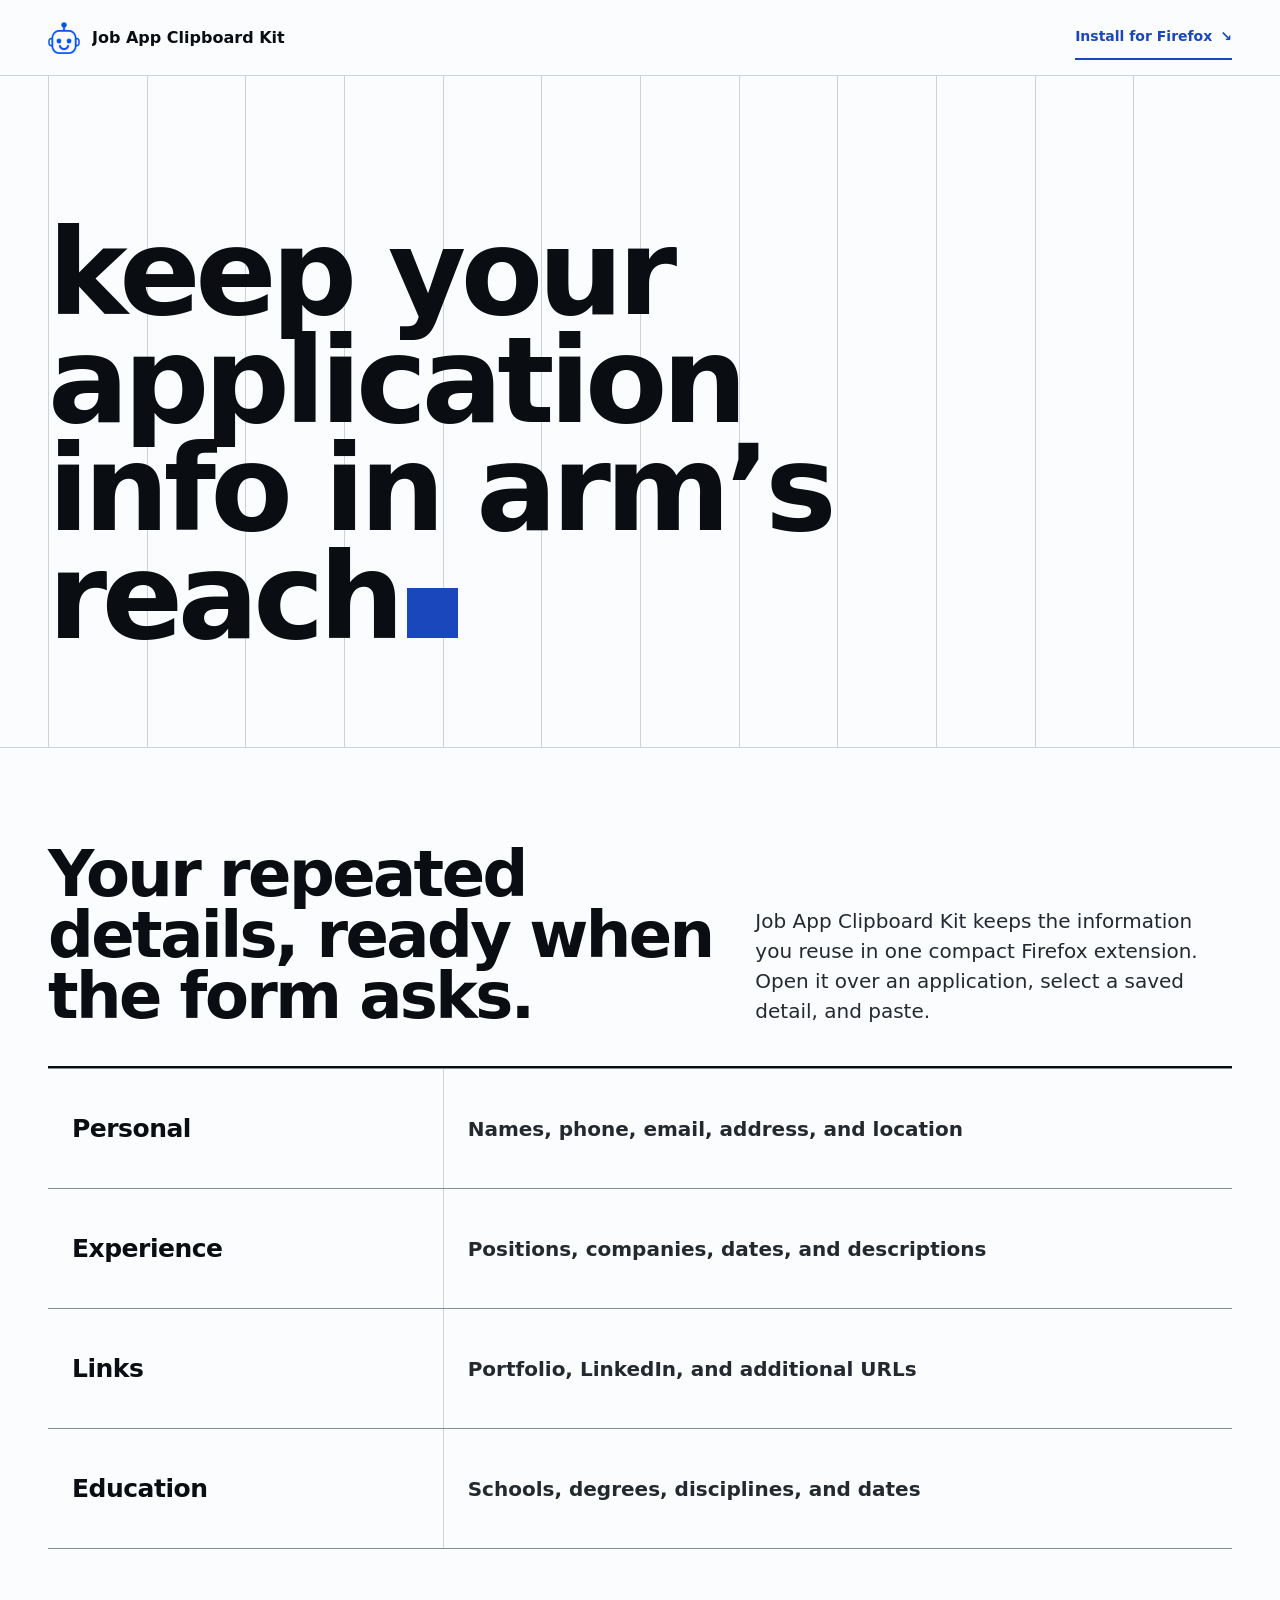
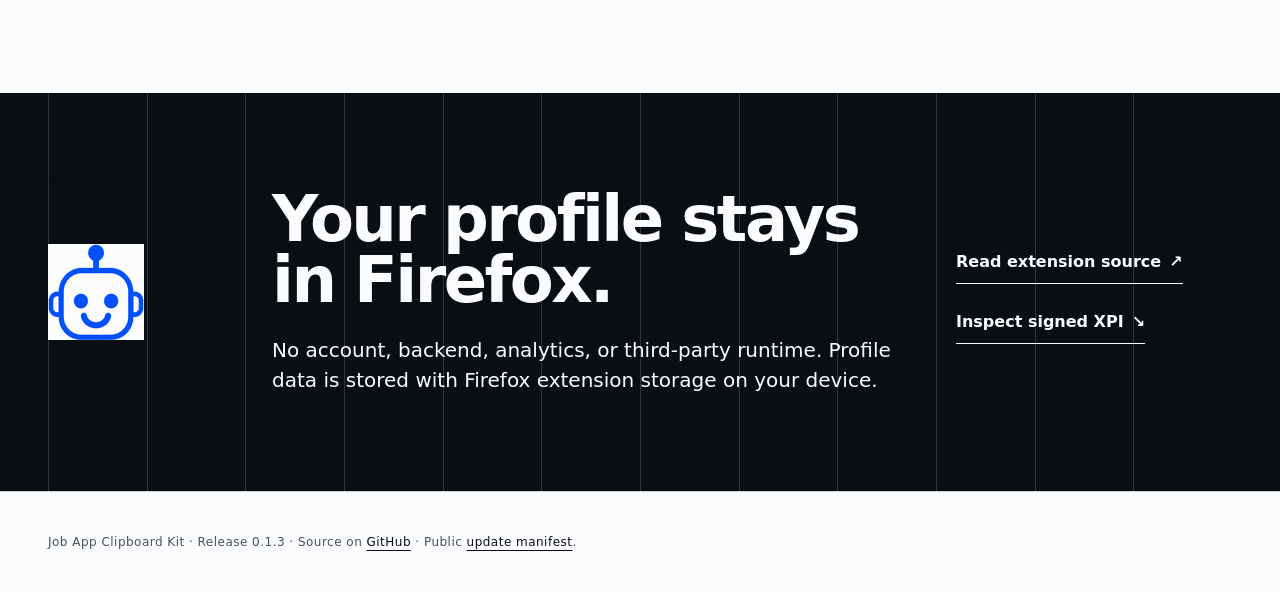
==== website/index.html @ a156c90b "Publish signed version 0.1.3" ====
<!doctype html>
<html lang="en">
  <head>
    <meta charset="utf-8">
    <meta name="viewport" content="width=device-width, initial-scale=1, viewport-fit=cover">
    <meta name="description" content="Job App Clipboard Kit keeps frequently used job application details one click away in Firefox.">
    <title>Job App Clipboard Kit</title>
    <link rel="icon" href="assets/robot.png" type="image/png">
    <link rel="stylesheet" href="styles.css">
  </head>
  <body>
    <header class="nav-edge">
      <a class="wordmark" href="#top" aria-label="Job App Clipboard Kit home">
        <img src="assets/robot.png" width="32" height="32" alt="">
        <span>Job App Clipboard Kit</span>
      </a>
      <a class="nav-install" href="releases/job-app-clipboard-kit-0.1.3.xpi">Install for Firefox <span aria-hidden="true">↘</span></a>
    </header>

    <main id="top">
      <section class="opening" aria-labelledby="page-title">
        <div class="rails" aria-hidden="true"></div>
        <h1 id="page-title">keep your application info in arm’s reach<span class="period" aria-hidden="true"></span></h1>
      </section>

      <section class="product-index" aria-labelledby="product-index-title">
        <header class="index-heading">
          <h2 id="product-index-title">Your repeated details, ready when the form asks.</h2>
          <p>Job App Clipboard Kit keeps the information you reuse in one compact Firefox extension. Open it over an application, select a saved detail, and paste.</p>
        </header>

        <dl class="field-list">
          <div class="field-row">
            <dt>Personal</dt>
            <dd>Names, phone, email, address, and location</dd>
          </div>
          <div class="field-row">
            <dt>Experience</dt>
            <dd>Positions, companies, dates, and descriptions</dd>
          </div>
          <div class="field-row">
            <dt>Links</dt>
            <dd>Portfolio, LinkedIn, and additional URLs</dd>
          </div>
          <div class="field-row">
            <dt>Education</dt>
            <dd>Schools, degrees, disciplines, and dates</dd>
          </div>
        </dl>

      </section>

      <section class="trust-plate" id="privacy" aria-labelledby="privacy-title">
        <div class="plate-rails" aria-hidden="true"></div>
        <img src="assets/robot.png" width="96" height="96" alt="Samson, the Job App Clipboard Kit robot">
        <div>
          <h2 id="privacy-title">Your profile stays in Firefox.</h2>
          <p>No account, backend, analytics, or third-party runtime. Profile data is stored with Firefox extension storage on your device.</p>
        </div>
        <div class="trust-links">
          <a href="https://github.com/chuongCode/Job-App-Clipboard-Kit/tree/main/extension">Read extension source <span aria-hidden="true">↗</span></a>
          <a href="releases/job-app-clipboard-kit-0.1.3.xpi">Inspect signed XPI <span aria-hidden="true">↘</span></a>
        </div>
      </section>
    </main>

    <footer class="foot-dense">
      <p>Job App Clipboard Kit · Release 0.1.3 · Source on <a href="https://github.com/chuongCode/Job-App-Clipboard-Kit">GitHub</a> · Public <a href="updates.json">update manifest</a>.</p>
    </footer>
  </body>
</html>
---- website/styles.css ----
/* Hallmark · genre: editorial · macrostructure: Marquee Hero · theme: Grid · tone: utilitarian · anchor hue: ultramarine · enrichment: field index · nav: N9 · footer: Ft4 */
/* Hallmark · pre-emit critique: P5 H5 E4 S5 R5 V5 · gates 34, 40–58: pass */
@import url("tokens.css");

*, *::before, *::after { box-sizing: border-box; }
html, body { overflow-x: clip; }
html { scroll-behavior: smooth; }
body {
  margin: 0;
  color: var(--color-ink);
  background: var(--color-paper);
  font-family: var(--font-body);
  font-size: var(--text-base);
  line-height: 1.5;
}
::selection { color: var(--color-ink); background: var(--color-selection); }
img { display: block; max-width: 100%; }
a {
  color: inherit;
  font: inherit;
  text-decoration-thickness: var(--rule-hairline);
  text-underline-offset: var(--space-2xs);
  -webkit-tap-highlight-color: transparent;
}
a[aria-disabled="true"] { cursor: not-allowed; opacity: 0.5; pointer-events: none; }
a[aria-busy="true"] { cursor: progress; }
:focus-visible { outline: var(--rule-heavy) solid var(--color-focus); outline-offset: var(--space-2xs); }
h1, h2, p, dl, dd { margin: 0; }
h1, h2 {
  min-width: 0;
  overflow-wrap: anywhere;
  font-family: var(--font-display);
}

.nav-edge, .opening, .product-index, .foot-dense {
  width: min(100%, var(--page-max));
  margin-inline: auto;
  padding-inline: var(--page-gutter);
}
.nav-edge {
  display: flex;
  min-height: 4.75rem;
  align-items: center;
  justify-content: space-between;
  gap: var(--space-md);
  border-block-end: var(--rule-hairline) solid var(--color-rule);
}
.wordmark, .nav-install, .trust-links a {
  min-height: var(--touch-target);
  display: inline-flex;
  align-items: center;
  white-space: nowrap;
  text-decoration: none;
}
.wordmark { min-width: 0; gap: var(--space-sm); font-weight: 700; }
.wordmark img { flex: 0 0 auto; }
.wordmark span { overflow: hidden; text-overflow: ellipsis; }
.nav-install {
  gap: var(--space-xs);
  border-block-end: var(--rule-heavy) solid var(--color-accent);
  color: var(--color-accent);
  font-size: var(--text-sm);
  font-weight: 700;
}
main { border-block-end: var(--rule-hairline) solid var(--color-rule); }

.opening {
  position: relative;
  display: grid;
  min-height: 38rem;
  grid-template-columns: repeat(12, minmax(0, 1fr));
  align-items: end;
  padding-block: var(--space-2xl) var(--space-3xl);
  border-block-end: var(--rule-hairline) solid var(--color-rule);
}
.rails, .plate-rails {
  position: absolute;
  inset: 0 var(--page-gutter);
  pointer-events: none;
  background-image: repeating-linear-gradient(
    to right,
    var(--color-rule) 0,
    var(--color-rule) var(--rule-hairline),
    transparent var(--rule-hairline),
    transparent calc(100% / 12)
  );
}
.opening h1 {
  position: relative;
  z-index: 1;
  grid-column: 1 / 11;
  max-width: 11ch;
  font-size: var(--text-display);
  font-weight: 800;
  letter-spacing: -0.045em;
  line-height: 0.9;
  text-transform: lowercase;
}
.period {
  display: inline-block;
  width: 0.42em;
  height: 0.42em;
  margin-inline-start: var(--space-xs);
  background: var(--color-accent);
}

.product-index { padding-block: var(--space-3xl) var(--space-4xl); }
.index-heading {
  display: grid;
  grid-template-columns: minmax(0, 7fr) minmax(0, 5fr);
  gap: var(--space-xl);
  align-items: end;
  padding-block-end: var(--space-xl);
  border-block-end: var(--rule-heavy) solid var(--color-ink);
}
.index-heading h2 {
  max-width: 16ch;
  font-size: clamp(2.4rem, 5vw, 4.75rem);
  font-weight: 800;
  letter-spacing: -0.04em;
  line-height: 0.95;
}
.index-heading p { max-width: 48ch; color: var(--color-ink-2); font-size: var(--text-md); }
.field-list { border-block-end: var(--rule-hairline) solid var(--color-rule-strong); }
.field-row {
  display: grid;
  grid-template-columns: minmax(0, 4fr) minmax(0, 8fr);
  min-height: 7.5rem;
  border-block-start: var(--rule-hairline) solid var(--color-rule-strong);
}
.field-row > * {
  min-width: 0;
  display: flex;
  align-items: center;
  padding: var(--space-lg);
  overflow-wrap: anywhere;
}
.field-row > * + * { border-inline-start: var(--rule-hairline) solid var(--color-rule); }
.field-row dt { font-size: var(--text-lg); font-weight: 800; letter-spacing: -0.02em; }
.field-row dd { color: var(--color-ink-2); font-size: var(--text-md); font-weight: 600; }
.trust-links a { gap: var(--space-xs); font-weight: 700; }

.trust-plate {
  position: relative;
  display: grid;
  grid-template-columns: minmax(0, 2fr) minmax(0, 7fr) minmax(0, 3fr);
  gap: var(--space-xl);
  align-items: center;
  padding: var(--space-3xl) max(var(--page-gutter), calc((100% - var(--page-max)) / 2 + var(--page-gutter)));
  overflow: clip;
  color: var(--color-paper);
  background: var(--color-ink);
}
.plate-rails {
  inset-inline: max(var(--page-gutter), calc((100% - var(--page-max)) / 2 + var(--page-gutter)));
  background-image: repeating-linear-gradient(
    to right,
    color-mix(in oklab, var(--color-paper) 16%, transparent) 0,
    color-mix(in oklab, var(--color-paper) 16%, transparent) var(--rule-hairline),
    transparent var(--rule-hairline),
    transparent calc(100% / 12)
  );
}
.trust-plate > *:not(.plate-rails) { position: relative; z-index: 1; }
.trust-plate img { width: 6rem; height: 6rem; background: var(--color-paper); }
.trust-plate h2 {
  max-width: 14ch;
  font-size: clamp(2.4rem, 5vw, 4.75rem);
  font-weight: 800;
  letter-spacing: -0.04em;
  line-height: 0.95;
}
.trust-plate p { max-width: 56ch; margin-block-start: var(--space-lg); font-size: var(--text-md); }
.trust-links { display: flex; align-items: flex-start; flex-direction: column; gap: var(--space-md); }
.trust-links a { border-block-end: var(--rule-hairline) solid currentColor; }

.foot-dense {
  padding-block: var(--space-xl);
  color: var(--color-muted);
  font-size: var(--text-xs);
  font-weight: 500;
  letter-spacing: 0.04em;
  line-height: 1.7;
}
.foot-dense p { max-width: none; }
.foot-dense a { color: var(--color-ink); white-space: nowrap; }

@media (hover: hover) and (pointer: fine) {
  .nav-install:hover, .trust-links a:hover, .foot-dense a:hover { color: var(--color-accent); }
}
.wordmark:active, .nav-install:active, .trust-links a:active, .foot-dense a:active {
  transform: translateY(var(--space-3xs));
}

@media (min-width: 40rem) {
  .opening { min-height: 42rem; }
  .foot-dense p { white-space: nowrap; }
}
@media (max-width: 59.99rem) {
  .trust-plate { grid-template-columns: minmax(0, 1fr); }
  .trust-plate img { width: 4.5rem; height: 4.5rem; }
}
@media (max-width: 39.99rem) {
  .nav-edge { min-height: 4.25rem; }
  .wordmark span { display: none; }
  .opening { min-height: auto; padding-block: var(--space-xl) var(--space-2xl); }
  .opening h1 { grid-column: 1 / -1; font-size: clamp(3rem, 16vw, 4.6rem); }
  .product-index { padding-block: var(--space-2xl) var(--space-3xl); }
  .index-heading { grid-template-columns: minmax(0, 1fr); }
  .index-heading h2, .trust-plate h2 { font-size: var(--text-2xl); }
  .index-heading p, .trust-plate p { font-size: var(--text-base); }
  .field-row { grid-template-columns: minmax(0, 1fr); padding-block: var(--space-md); }
  .field-row > * { padding: var(--space-sm) var(--space-md); }
  .field-row > * + * { border-inline-start: 0; }
  .field-row dd { font-size: var(--text-base); }
  .trust-plate { padding-block: var(--space-2xl); }
}
@media (prefers-reduced-motion: reduce) {
  html { scroll-behavior: auto; }
  *, *::before, *::after { animation: none !important; transition-duration: var(--dur-micro) !important; }
}
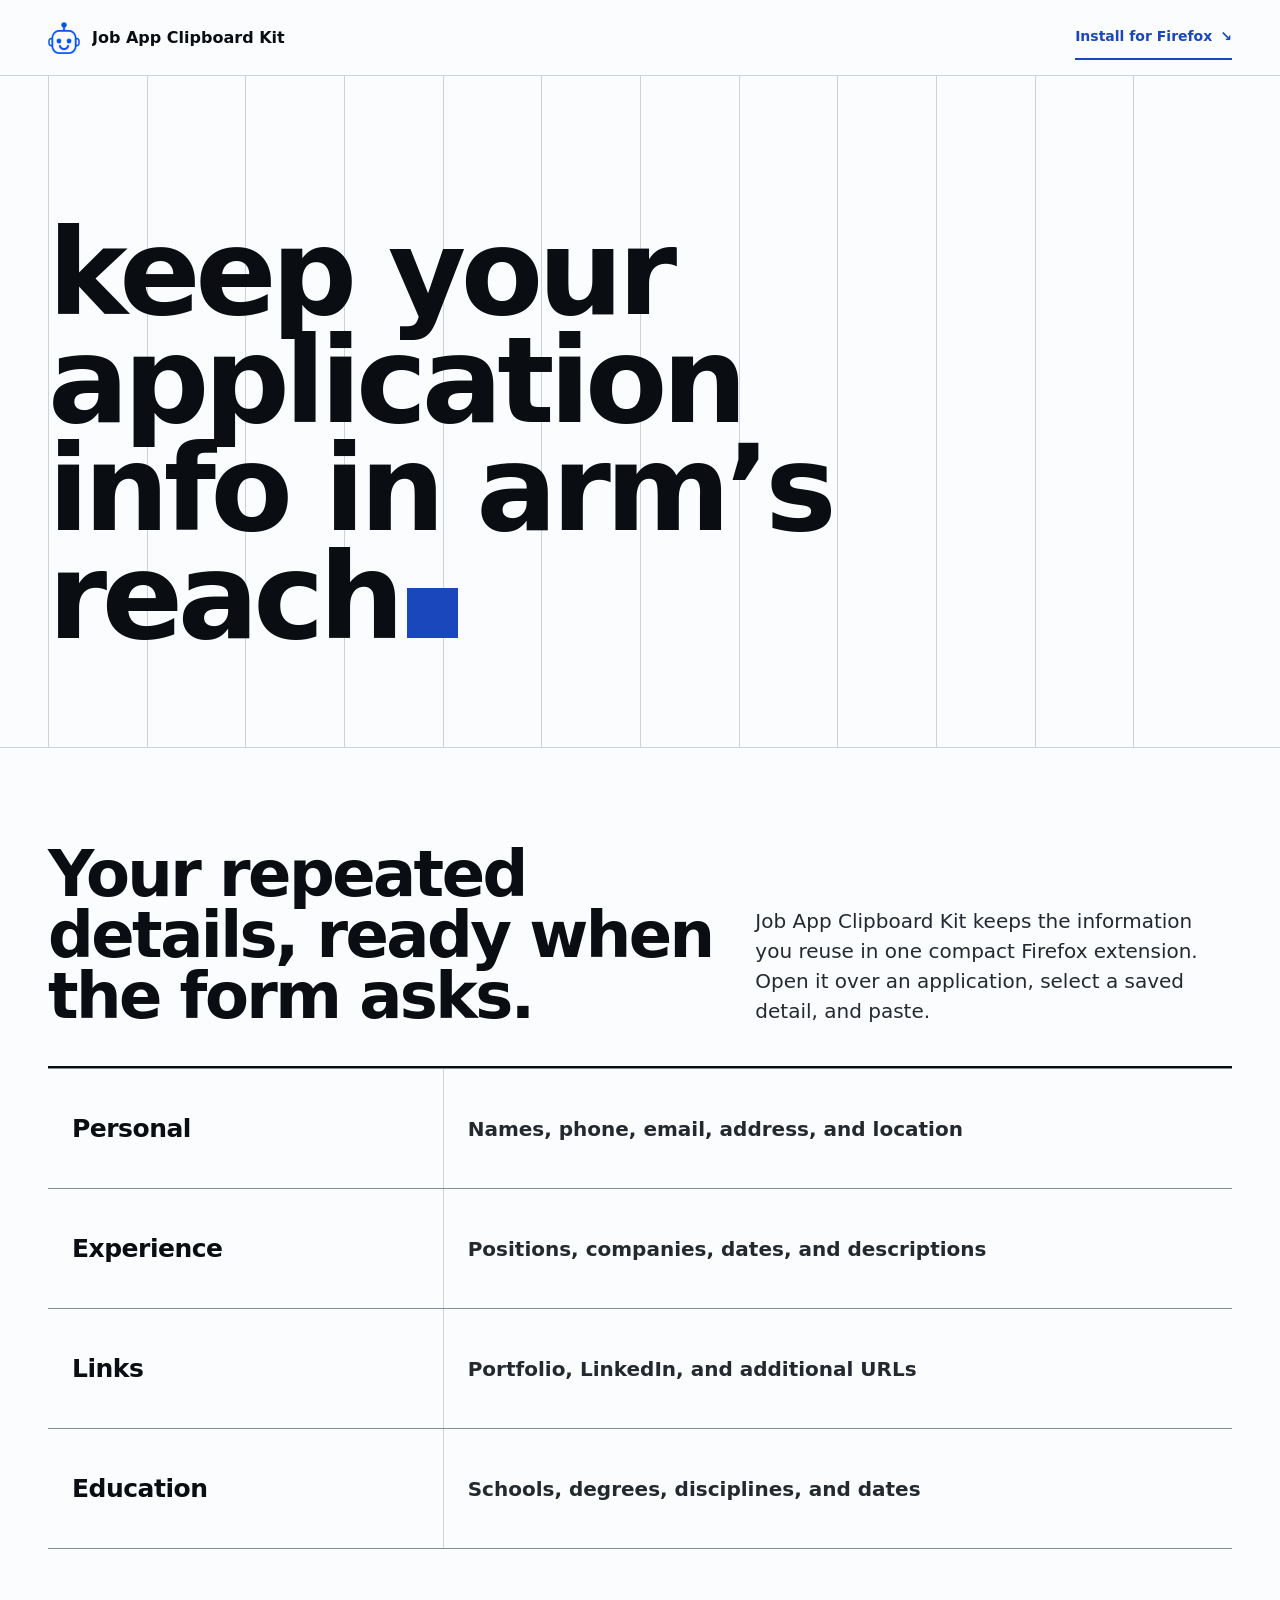
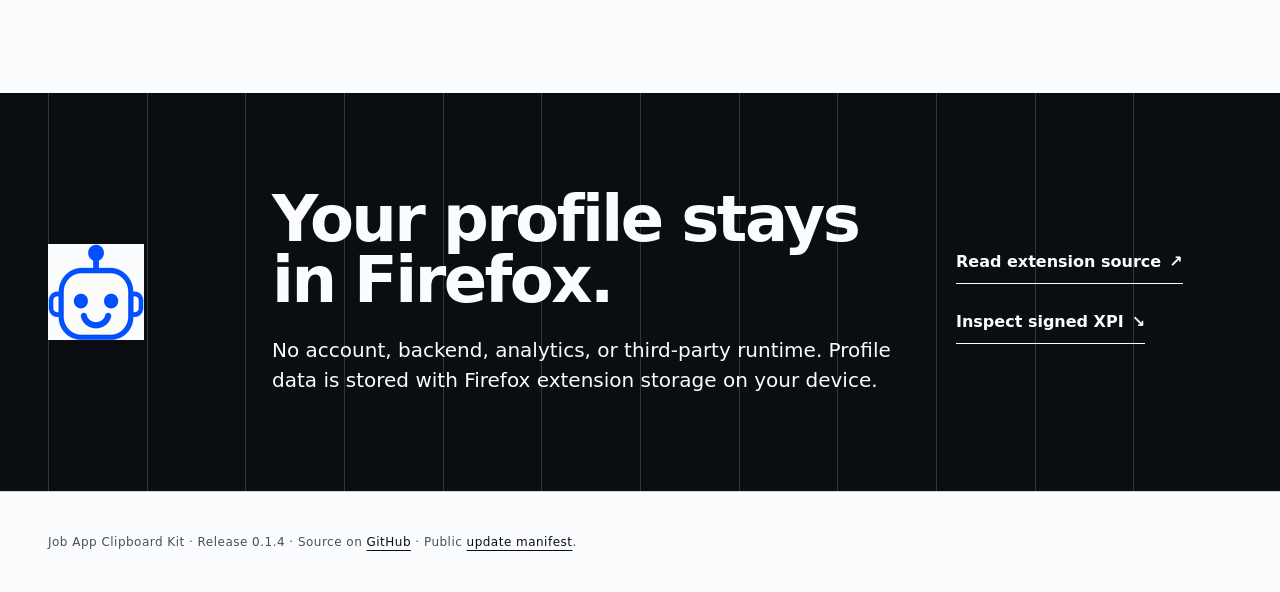
==== commit bb563546: "Publish signed version 0.1.4" ====
--- a/website/index.html
+++ b/website/index.html
@@ -14,7 +14,7 @@
         <img src="assets/robot.png" width="32" height="32" alt="">
         <span>Job App Clipboard Kit</span>
       </a>
-      <a class="nav-install" href="releases/job-app-clipboard-kit-0.1.3.xpi">Install for Firefox <span aria-hidden="true">↘</span></a>
+      <a class="nav-install" href="releases/job-app-clipboard-kit-0.1.4.xpi">Install for Firefox <span aria-hidden="true">↘</span></a>
     </header>
 
     <main id="top">
@@ -59,13 +59,13 @@
         </div>
         <div class="trust-links">
           <a href="https://github.com/chuongCode/Job-App-Clipboard-Kit/tree/main/extension">Read extension source <span aria-hidden="true">↗</span></a>
-          <a href="releases/job-app-clipboard-kit-0.1.3.xpi">Inspect signed XPI <span aria-hidden="true">↘</span></a>
+          <a href="releases/job-app-clipboard-kit-0.1.4.xpi">Inspect signed XPI <span aria-hidden="true">↘</span></a>
         </div>
       </section>
     </main>
 
     <footer class="foot-dense">
-      <p>Job App Clipboard Kit · Release 0.1.3 · Source on <a href="https://github.com/chuongCode/Job-App-Clipboard-Kit">GitHub</a> · Public <a href="updates.json">update manifest</a>.</p>
+      <p>Job App Clipboard Kit · Release 0.1.4 · Source on <a href="https://github.com/chuongCode/Job-App-Clipboard-Kit">GitHub</a> · Public <a href="updates.json">update manifest</a>.</p>
     </footer>
   </body>
 </html>
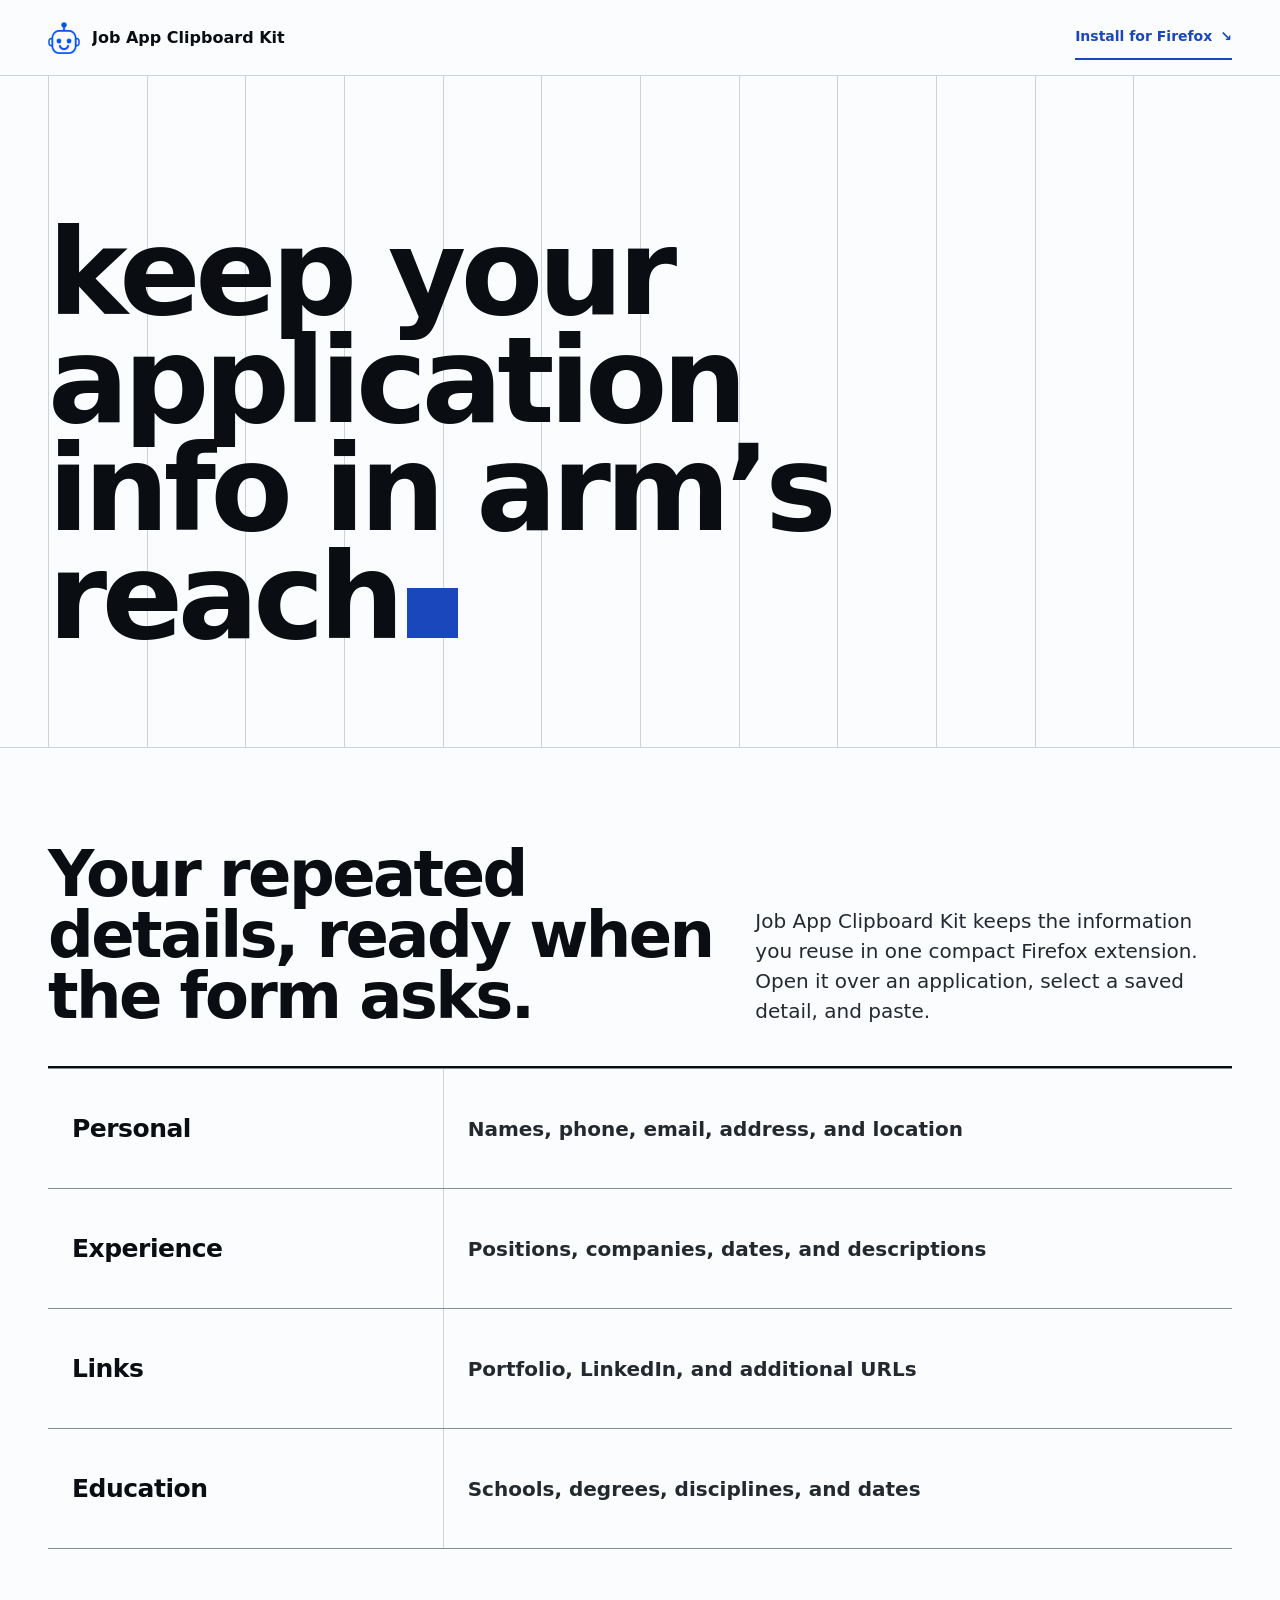
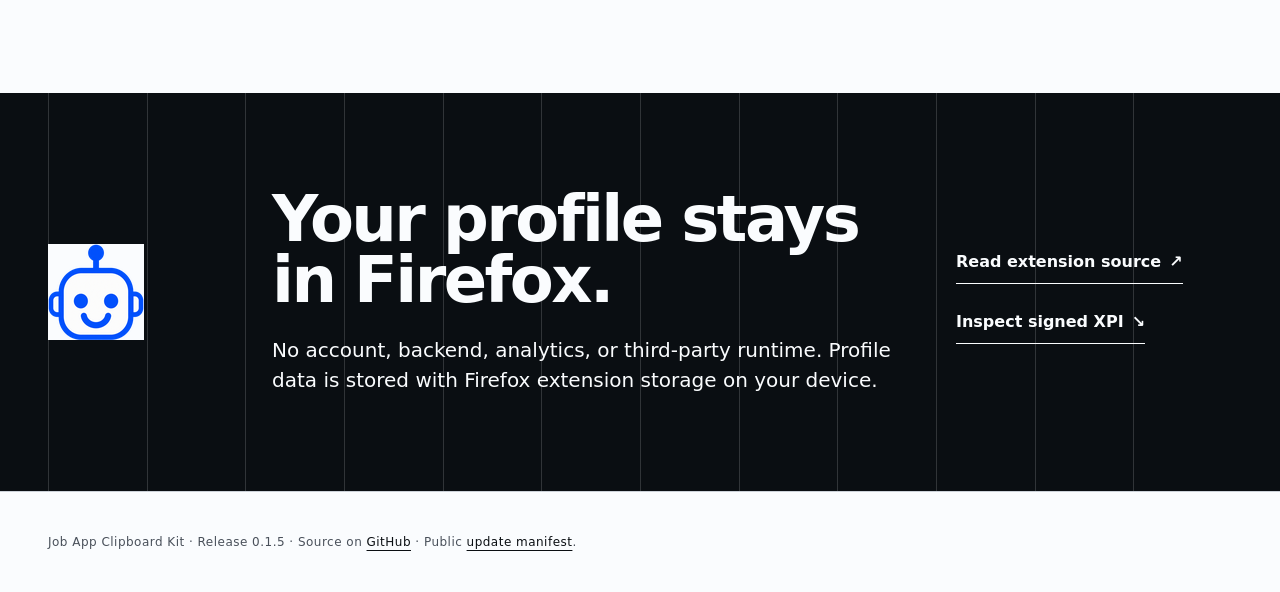
==== commit 18611743: "Publish signed version 0.1.5" ====
--- a/website/index.html
+++ b/website/index.html
@@ -14,7 +14,7 @@
         <img src="assets/robot.png" width="32" height="32" alt="">
         <span>Job App Clipboard Kit</span>
       </a>
-      <a class="nav-install" href="releases/job-app-clipboard-kit-0.1.4.xpi">Install for Firefox <span aria-hidden="true">↘</span></a>
+      <a class="nav-install" href="releases/job-app-clipboard-kit-0.1.5.xpi">Install for Firefox <span aria-hidden="true">↘</span></a>
     </header>
 
     <main id="top">
@@ -59,13 +59,13 @@
         </div>
         <div class="trust-links">
           <a href="https://github.com/chuongCode/Job-App-Clipboard-Kit/tree/main/extension">Read extension source <span aria-hidden="true">↗</span></a>
-          <a href="releases/job-app-clipboard-kit-0.1.4.xpi">Inspect signed XPI <span aria-hidden="true">↘</span></a>
+          <a href="releases/job-app-clipboard-kit-0.1.5.xpi">Inspect signed XPI <span aria-hidden="true">↘</span></a>
         </div>
       </section>
     </main>
 
     <footer class="foot-dense">
-      <p>Job App Clipboard Kit · Release 0.1.4 · Source on <a href="https://github.com/chuongCode/Job-App-Clipboard-Kit">GitHub</a> · Public <a href="updates.json">update manifest</a>.</p>
+      <p>Job App Clipboard Kit · Release 0.1.5 · Source on <a href="https://github.com/chuongCode/Job-App-Clipboard-Kit">GitHub</a> · Public <a href="updates.json">update manifest</a>.</p>
     </footer>
   </body>
 </html>
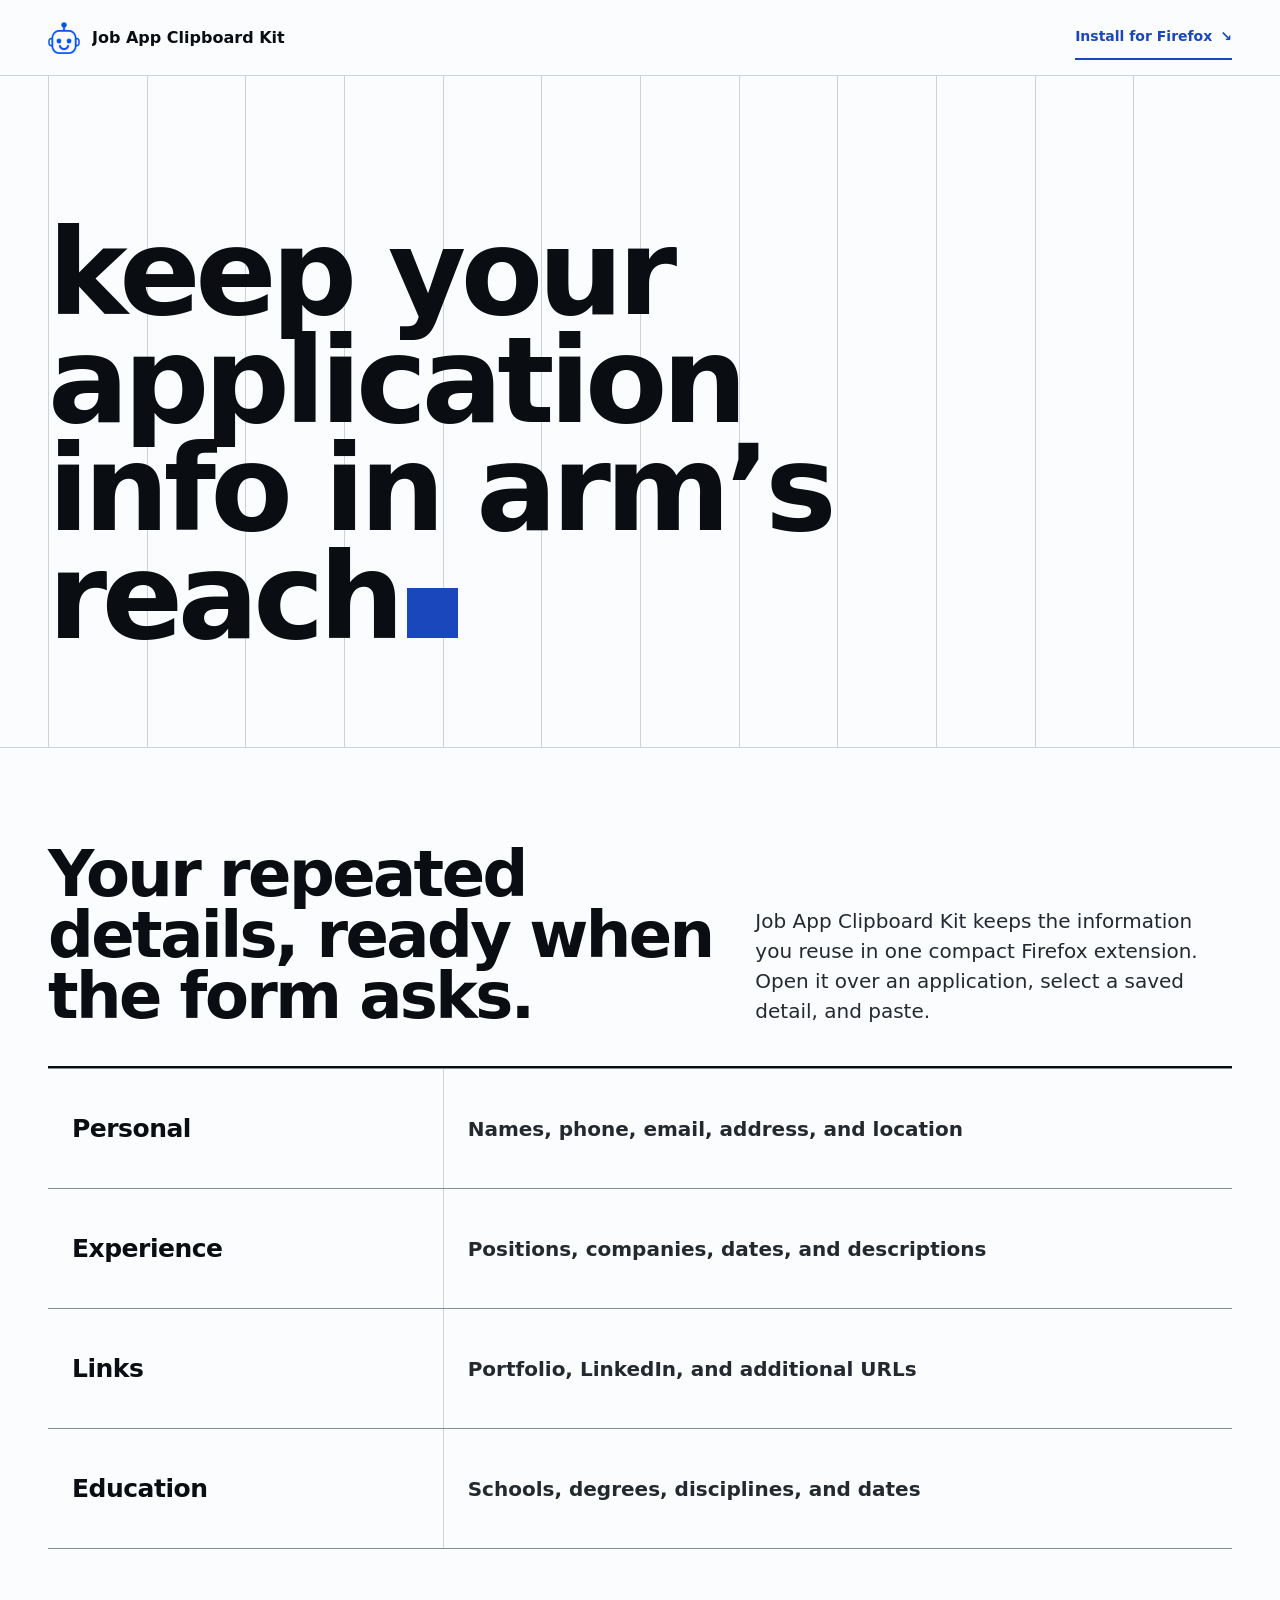
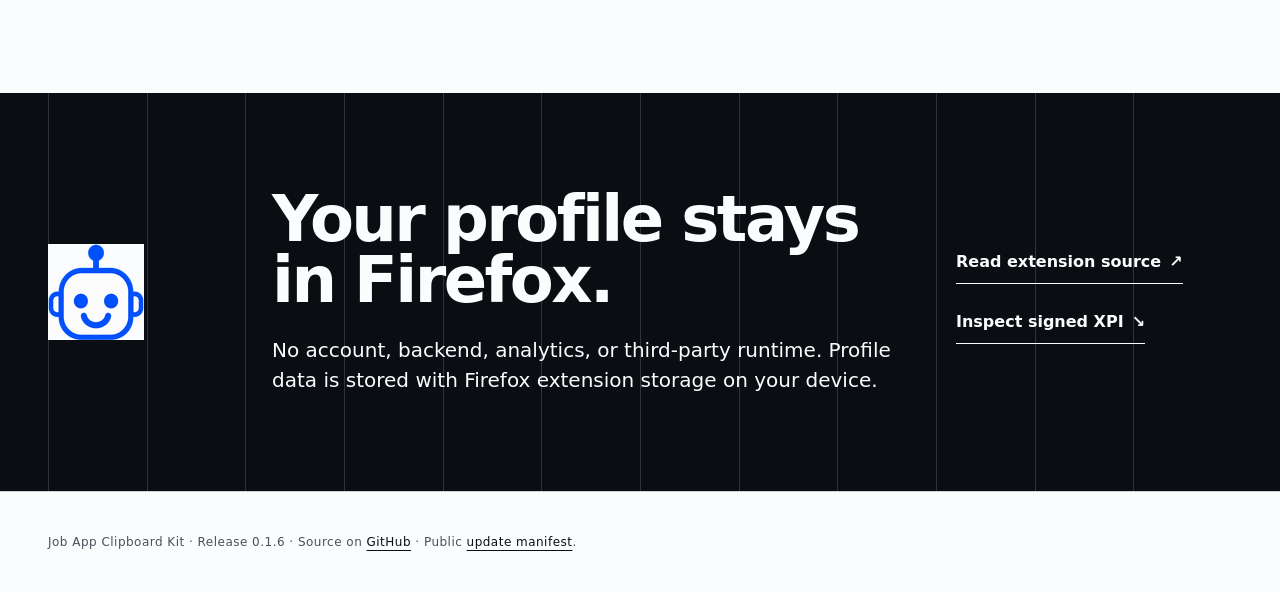
==== commit 047c7c5d: "Publish signed version 0.1.6" ====
--- a/website/index.html
+++ b/website/index.html
@@ -14,7 +14,7 @@
         <img src="assets/robot.png" width="32" height="32" alt="">
         <span>Job App Clipboard Kit</span>
       </a>
-      <a class="nav-install" href="releases/job-app-clipboard-kit-0.1.5.xpi">Install for Firefox <span aria-hidden="true">↘</span></a>
+      <a class="nav-install" href="releases/job-app-clipboard-kit-0.1.6.xpi">Install for Firefox <span aria-hidden="true">↘</span></a>
     </header>
 
     <main id="top">
@@ -59,13 +59,13 @@
         </div>
         <div class="trust-links">
           <a href="https://github.com/chuongCode/Job-App-Clipboard-Kit/tree/main/extension">Read extension source <span aria-hidden="true">↗</span></a>
-          <a href="releases/job-app-clipboard-kit-0.1.5.xpi">Inspect signed XPI <span aria-hidden="true">↘</span></a>
+          <a href="releases/job-app-clipboard-kit-0.1.6.xpi">Inspect signed XPI <span aria-hidden="true">↘</span></a>
         </div>
       </section>
     </main>
 
     <footer class="foot-dense">
-      <p>Job App Clipboard Kit · Release 0.1.5 · Source on <a href="https://github.com/chuongCode/Job-App-Clipboard-Kit">GitHub</a> · Public <a href="updates.json">update manifest</a>.</p>
+      <p>Job App Clipboard Kit · Release 0.1.6 · Source on <a href="https://github.com/chuongCode/Job-App-Clipboard-Kit">GitHub</a> · Public <a href="updates.json">update manifest</a>.</p>
     </footer>
   </body>
 </html>
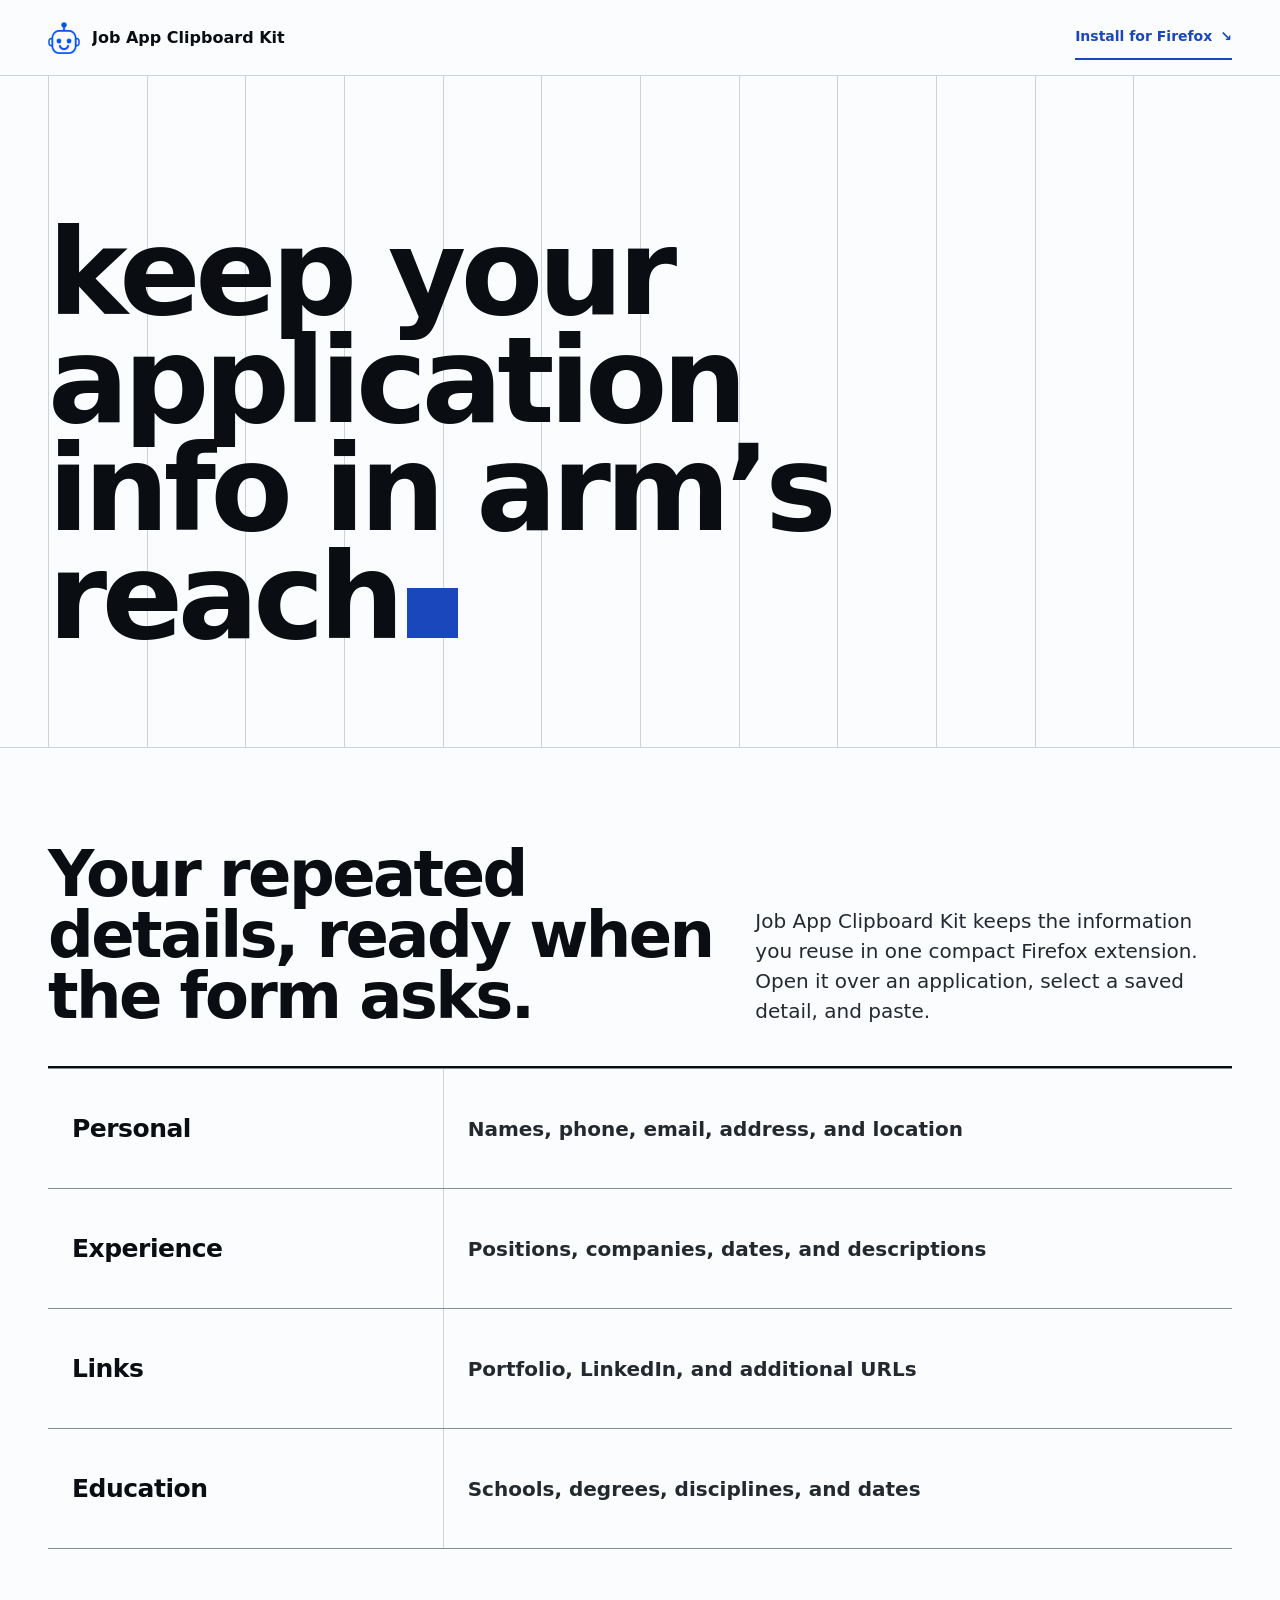
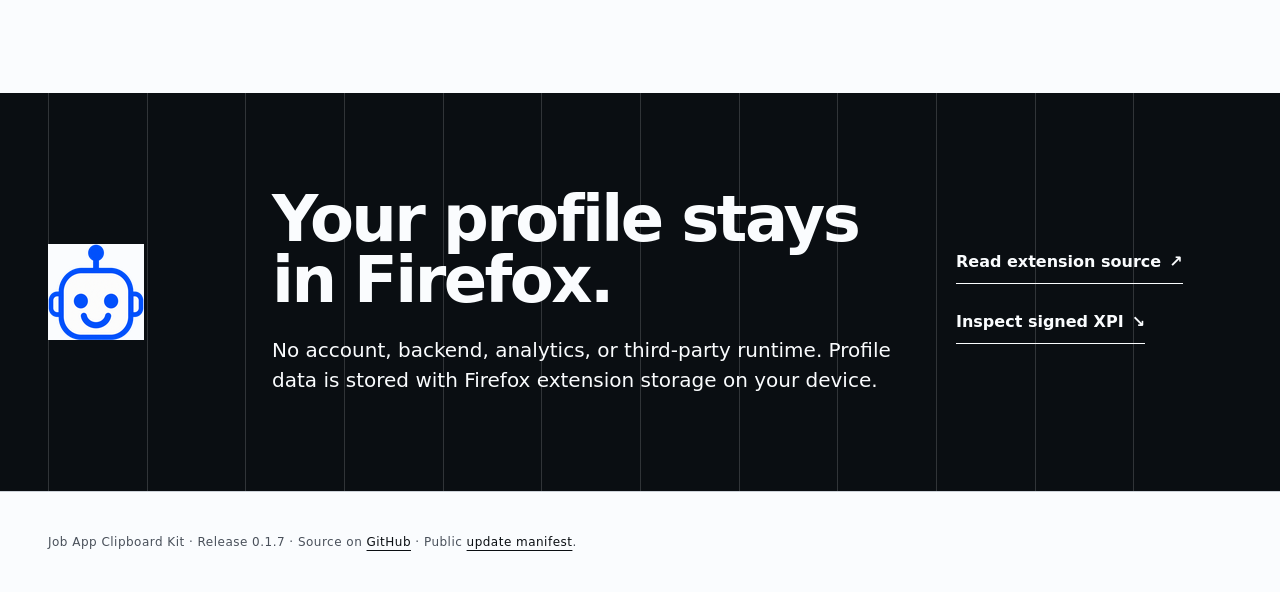
==== commit c873d852: "Publish signed version 0.1.7" ====
--- a/website/index.html
+++ b/website/index.html
@@ -14,7 +14,7 @@
         <img src="assets/robot.png" width="32" height="32" alt="">
         <span>Job App Clipboard Kit</span>
       </a>
-      <a class="nav-install" href="releases/job-app-clipboard-kit-0.1.6.xpi">Install for Firefox <span aria-hidden="true">↘</span></a>
+      <a class="nav-install" href="releases/job-app-clipboard-kit-0.1.7.xpi">Install for Firefox <span aria-hidden="true">↘</span></a>
     </header>
 
     <main id="top">
@@ -59,13 +59,13 @@
         </div>
         <div class="trust-links">
           <a href="https://github.com/chuongCode/Job-App-Clipboard-Kit/tree/main/extension">Read extension source <span aria-hidden="true">↗</span></a>
-          <a href="releases/job-app-clipboard-kit-0.1.6.xpi">Inspect signed XPI <span aria-hidden="true">↘</span></a>
+          <a href="releases/job-app-clipboard-kit-0.1.7.xpi">Inspect signed XPI <span aria-hidden="true">↘</span></a>
         </div>
       </section>
     </main>
 
     <footer class="foot-dense">
-      <p>Job App Clipboard Kit · Release 0.1.6 · Source on <a href="https://github.com/chuongCode/Job-App-Clipboard-Kit">GitHub</a> · Public <a href="updates.json">update manifest</a>.</p>
+      <p>Job App Clipboard Kit · Release 0.1.7 · Source on <a href="https://github.com/chuongCode/Job-App-Clipboard-Kit">GitHub</a> · Public <a href="updates.json">update manifest</a>.</p>
     </footer>
   </body>
 </html>
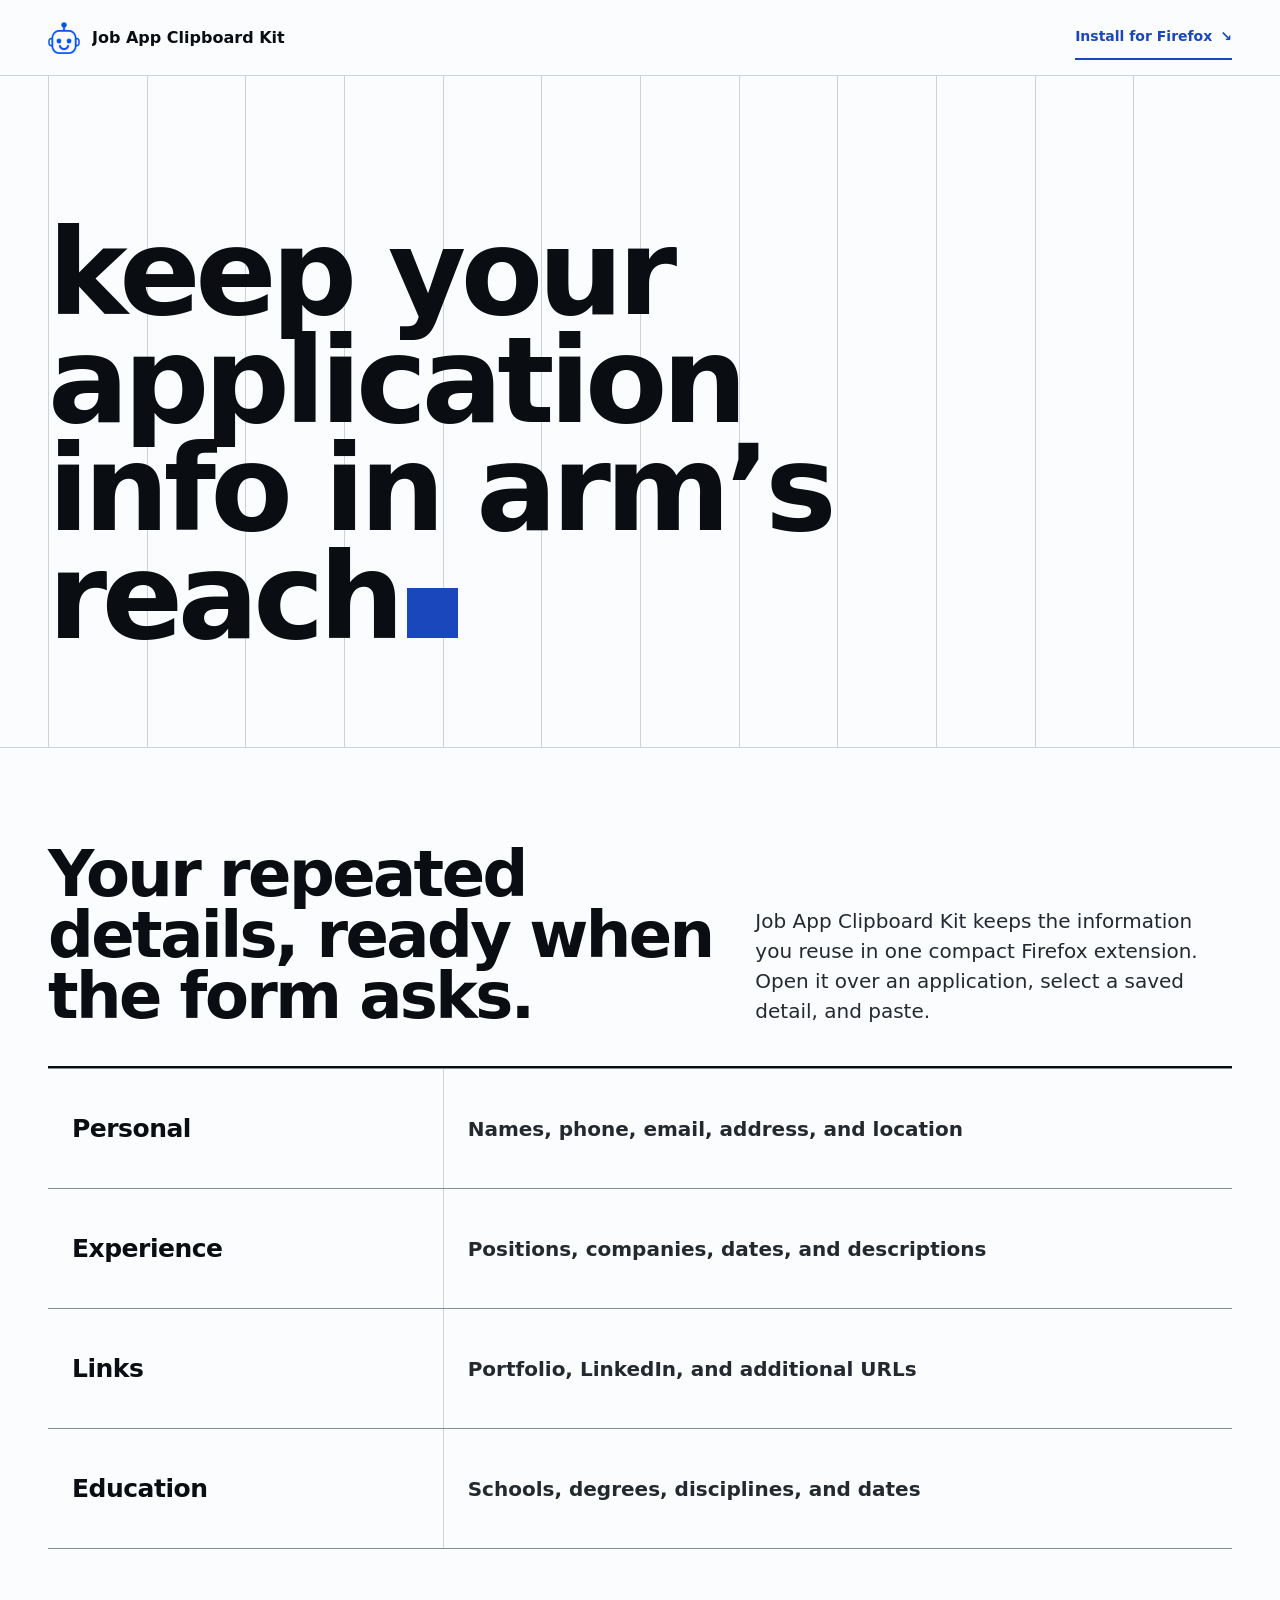
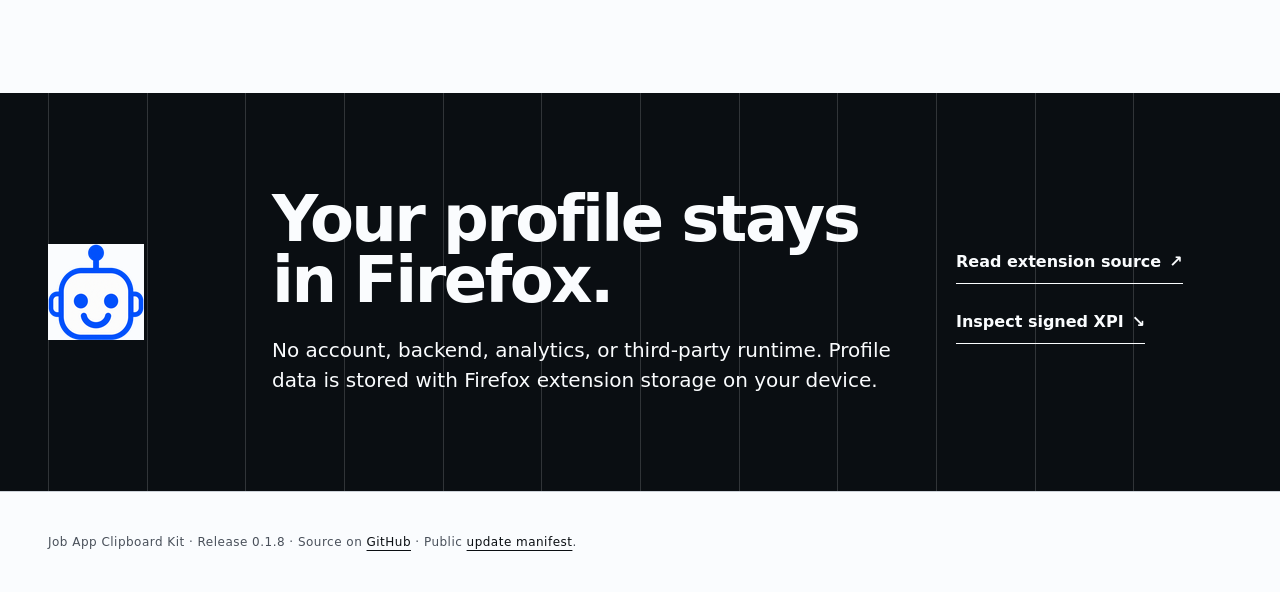
==== commit 752d95c8: "Publish signed version 0.1.8" ====
--- a/website/index.html
+++ b/website/index.html
@@ -14,7 +14,7 @@
         <img src="assets/robot.png" width="32" height="32" alt="">
         <span>Job App Clipboard Kit</span>
       </a>
-      <a class="nav-install" href="releases/job-app-clipboard-kit-0.1.7.xpi">Install for Firefox <span aria-hidden="true">↘</span></a>
+      <a class="nav-install" href="releases/job-app-clipboard-kit-0.1.8.xpi">Install for Firefox <span aria-hidden="true">↘</span></a>
     </header>
 
     <main id="top">
@@ -59,13 +59,13 @@
         </div>
         <div class="trust-links">
           <a href="https://github.com/chuongCode/Job-App-Clipboard-Kit/tree/main/extension">Read extension source <span aria-hidden="true">↗</span></a>
-          <a href="releases/job-app-clipboard-kit-0.1.7.xpi">Inspect signed XPI <span aria-hidden="true">↘</span></a>
+          <a href="releases/job-app-clipboard-kit-0.1.8.xpi">Inspect signed XPI <span aria-hidden="true">↘</span></a>
         </div>
       </section>
     </main>
 
     <footer class="foot-dense">
-      <p>Job App Clipboard Kit · Release 0.1.7 · Source on <a href="https://github.com/chuongCode/Job-App-Clipboard-Kit">GitHub</a> · Public <a href="updates.json">update manifest</a>.</p>
+      <p>Job App Clipboard Kit · Release 0.1.8 · Source on <a href="https://github.com/chuongCode/Job-App-Clipboard-Kit">GitHub</a> · Public <a href="updates.json">update manifest</a>.</p>
     </footer>
   </body>
 </html>
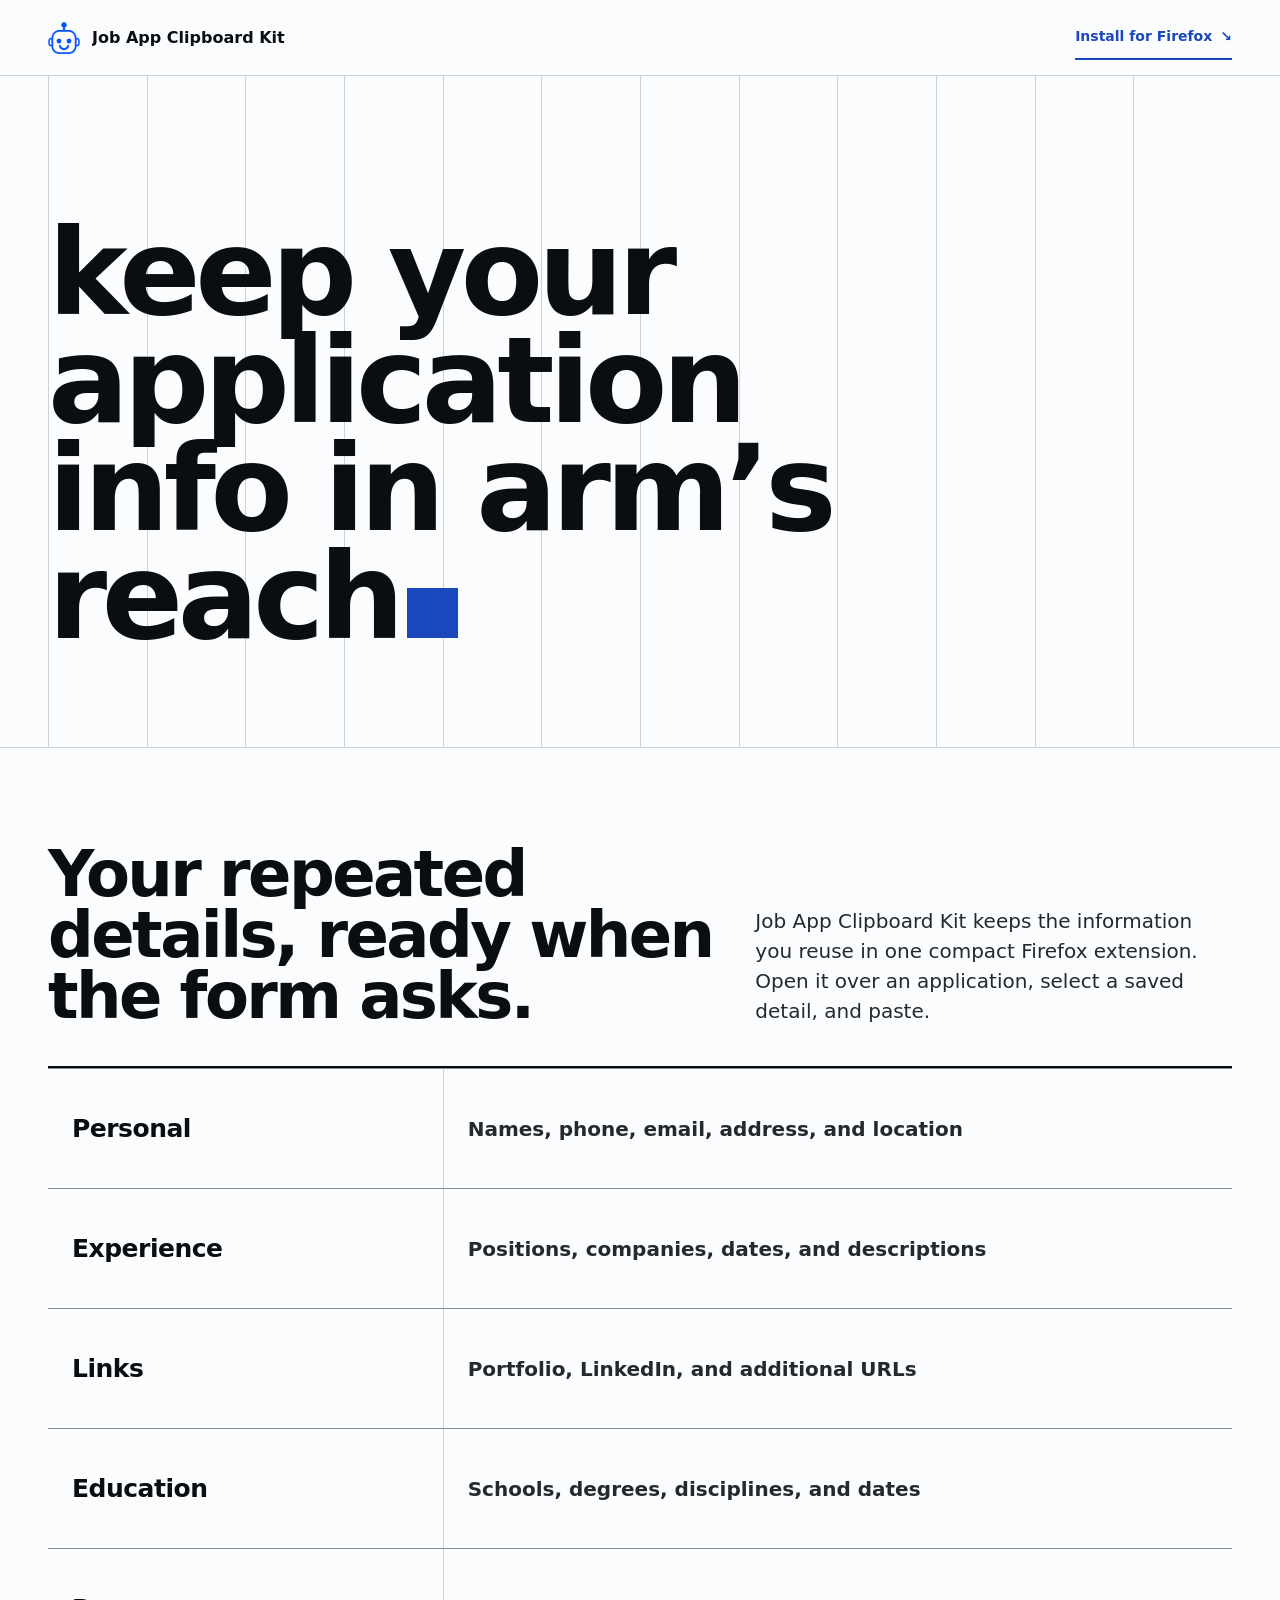
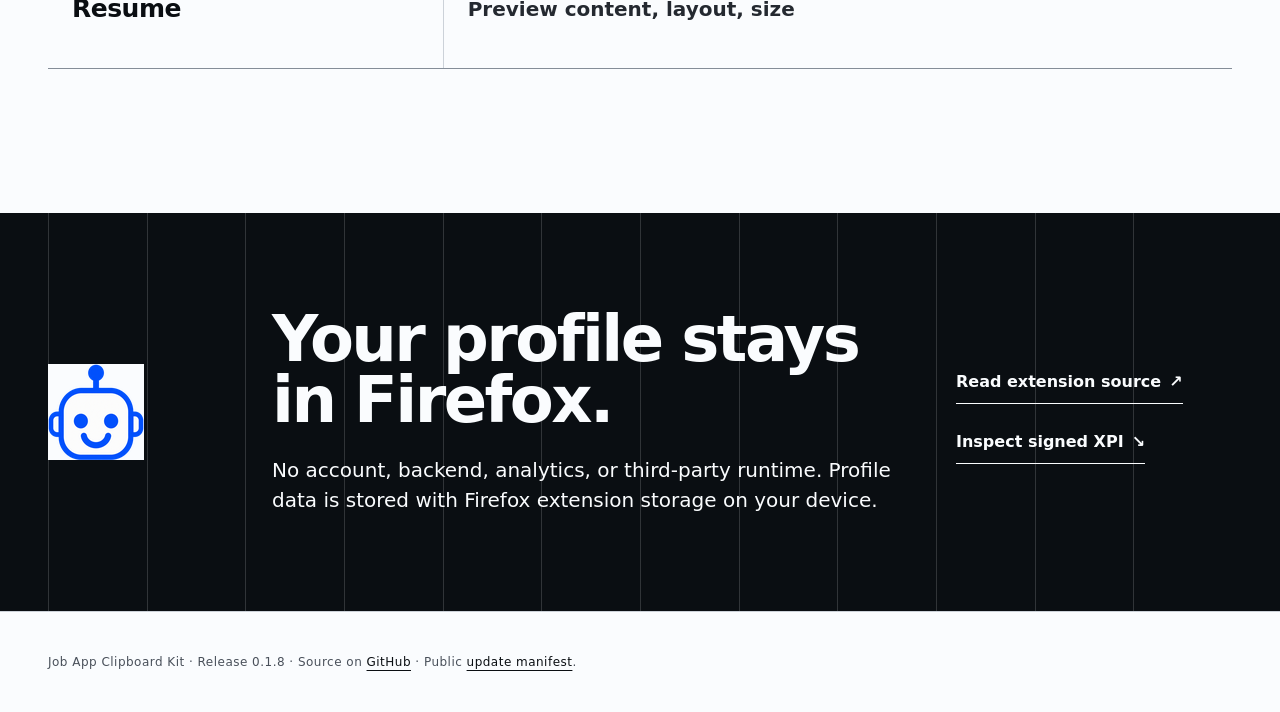
==== commit a16ada95: "Add resume section to website" ====
--- a/website/index.html
+++ b/website/index.html
@@ -46,6 +46,10 @@
             <dt>Education</dt>
             <dd>Schools, degrees, disciplines, and dates</dd>
           </div>
+          <div class="field-row">
+            <dt>Resume</dt>
+            <dd>Preview content, layout, size</dd>
+          </div>
         </dl>
 
       </section>
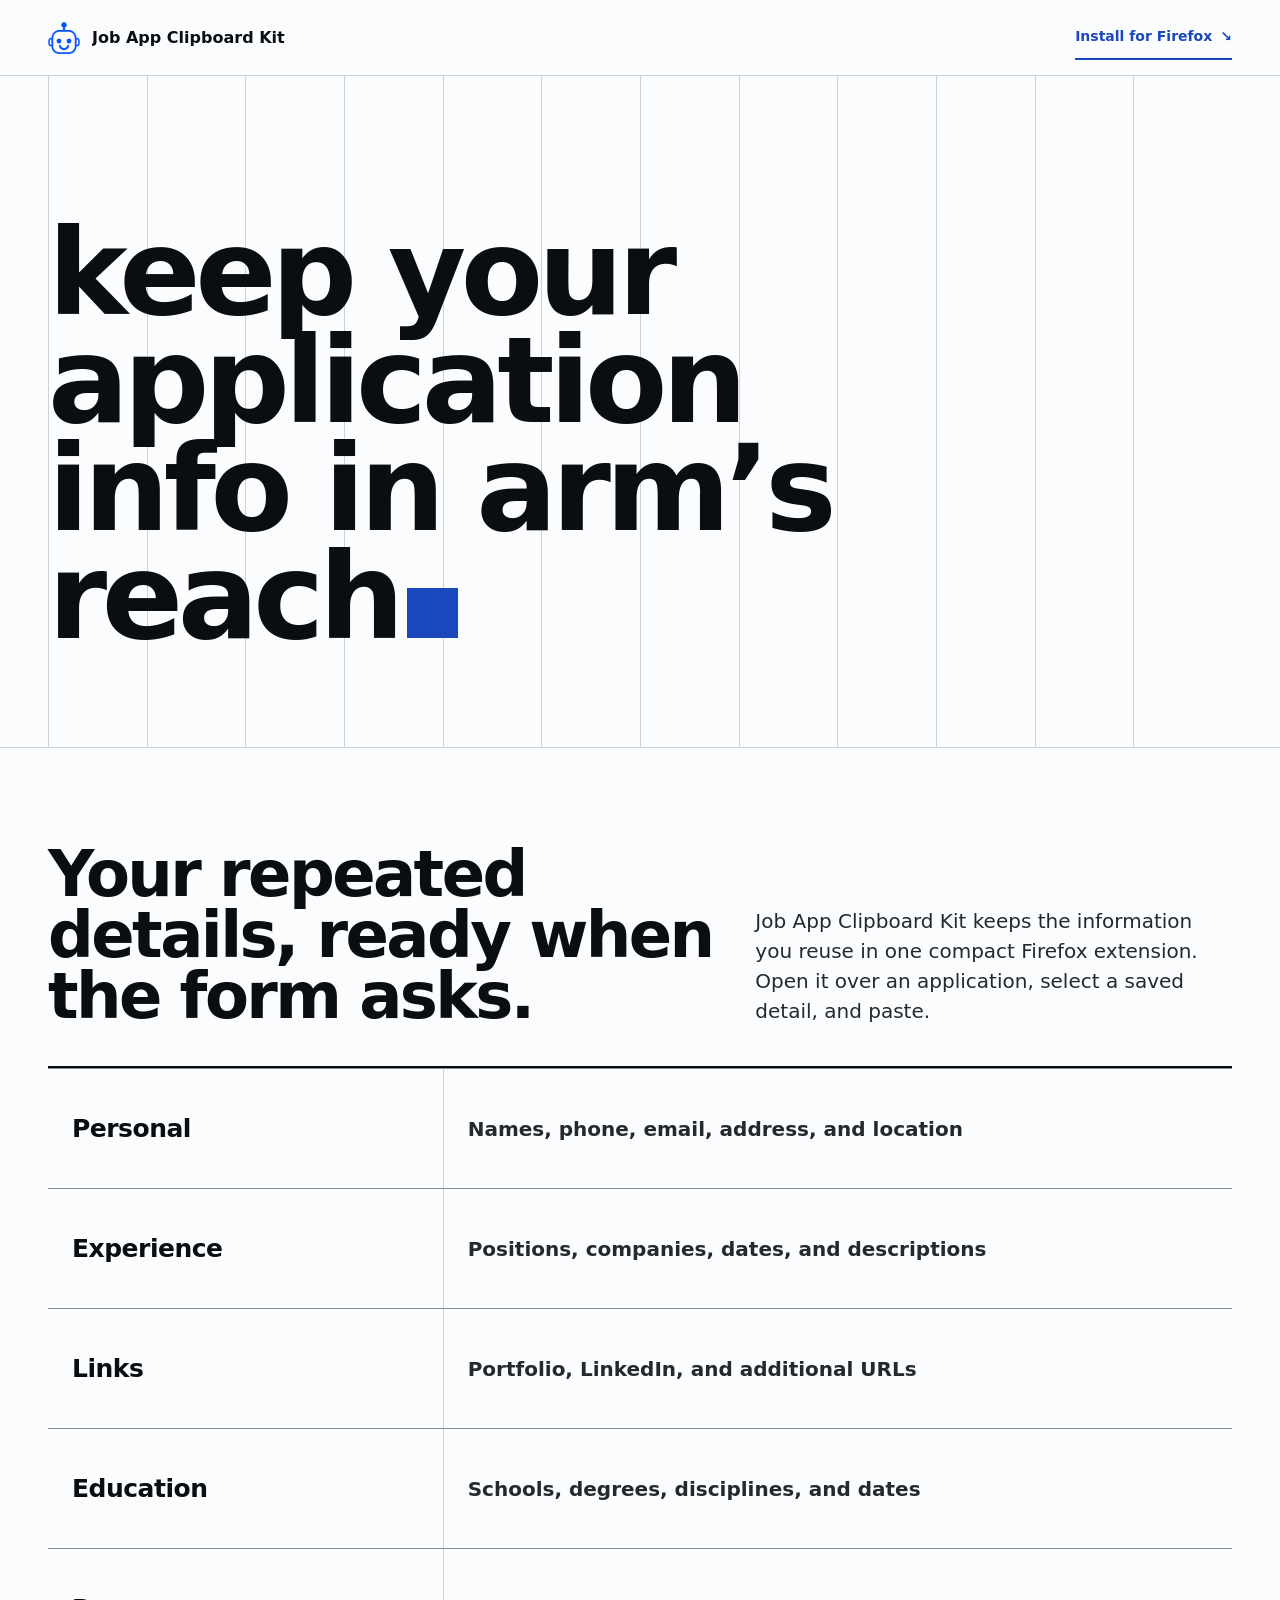
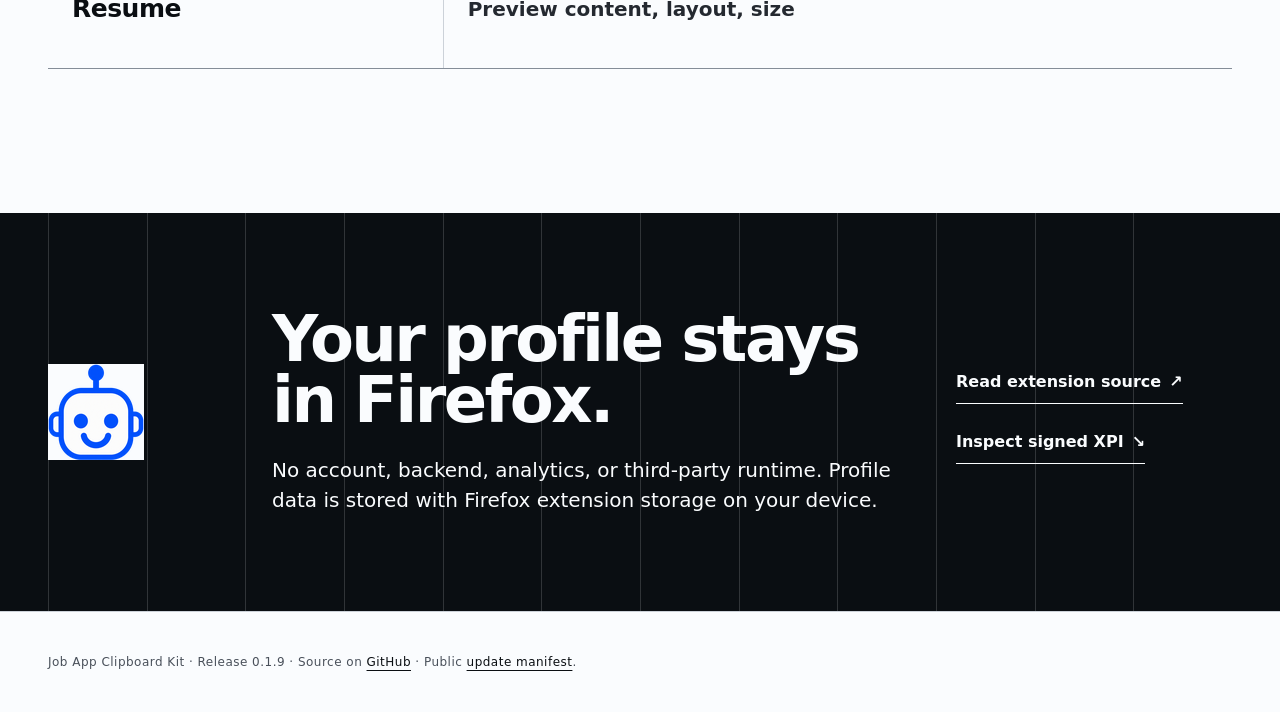
==== commit f28ca2d1: "Publish signed version 0.1.9" ====
--- a/website/index.html
+++ b/website/index.html
@@ -14,7 +14,7 @@
         <img src="assets/robot.png" width="32" height="32" alt="">
         <span>Job App Clipboard Kit</span>
       </a>
-      <a class="nav-install" href="releases/job-app-clipboard-kit-0.1.8.xpi">Install for Firefox <span aria-hidden="true">↘</span></a>
+      <a class="nav-install" href="releases/job-app-clipboard-kit-0.1.9.xpi">Install for Firefox <span aria-hidden="true">↘</span></a>
     </header>
 
     <main id="top">
@@ -63,13 +63,13 @@
         </div>
         <div class="trust-links">
           <a href="https://github.com/chuongCode/Job-App-Clipboard-Kit/tree/main/extension">Read extension source <span aria-hidden="true">↗</span></a>
-          <a href="releases/job-app-clipboard-kit-0.1.8.xpi">Inspect signed XPI <span aria-hidden="true">↘</span></a>
+          <a href="releases/job-app-clipboard-kit-0.1.9.xpi">Inspect signed XPI <span aria-hidden="true">↘</span></a>
         </div>
       </section>
     </main>
 
     <footer class="foot-dense">
-      <p>Job App Clipboard Kit · Release 0.1.8 · Source on <a href="https://github.com/chuongCode/Job-App-Clipboard-Kit">GitHub</a> · Public <a href="updates.json">update manifest</a>.</p>
+      <p>Job App Clipboard Kit · Release 0.1.9 · Source on <a href="https://github.com/chuongCode/Job-App-Clipboard-Kit">GitHub</a> · Public <a href="updates.json">update manifest</a>.</p>
     </footer>
   </body>
 </html>
